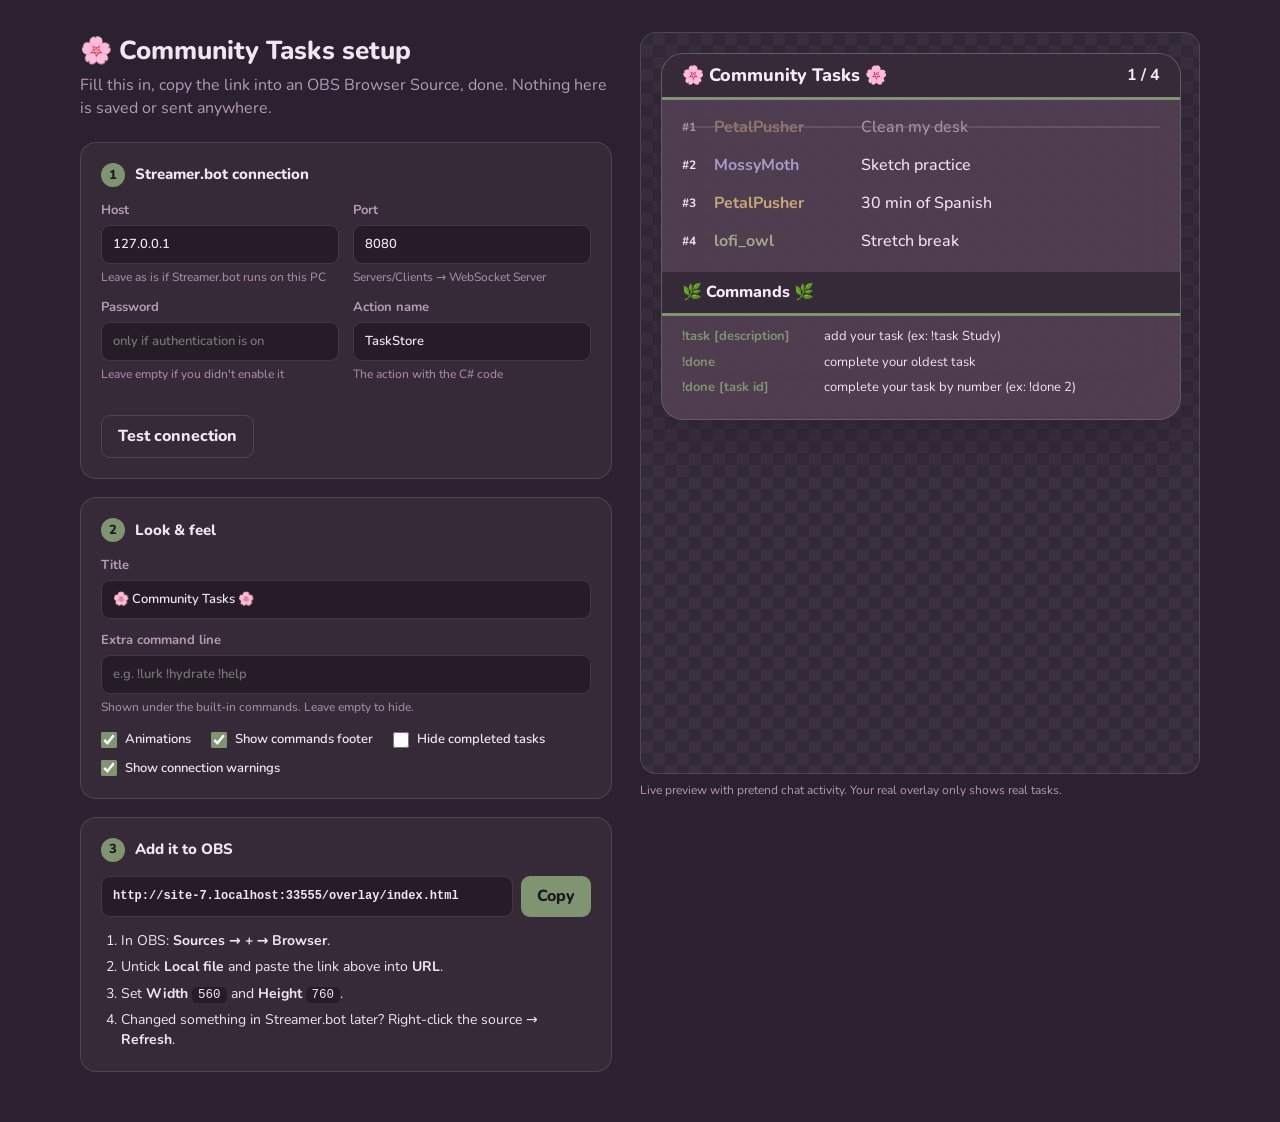
==== overlay/setup.html @ d706dd27 "feat: add setup.html + upd app.js" ====
<!DOCTYPE html>
<html lang="en">
<head>
    <meta charset="UTF-8">
    <meta name="viewport" content="width=device-width, initial-scale=1.0">
    <title>Community Tasks Setup</title>
    <link rel="stylesheet" href="https://fonts.googleapis.com/css2?family=Nunito:wght@500;700;800&display=swap">
    <style>
        :root{
            --bg:#2B2130; --card:#372A38; --line:rgba(255,255,255,.12);
            --text:#F0E5F1; --muted:#B49BB5; --accent:#7F9470; --accent-2:#9DB99A;
            --ok:#9DB99A; --bad:#D08770;
        }
        *{ box-sizing:border-box; margin:0; padding:0; }
        body{ background:var(--bg); color:var(--text); font-family:'Nunito',system-ui,sans-serif; line-height:1.45; padding:32px 16px; }
        main{ max-width:1120px; margin:0 auto; display:grid; grid-template-columns:minmax(0,1fr) 560px; gap:28px; align-items:start; }
        @media (max-width:1000px){ main{ grid-template-columns:1fr; } }
        h1{ font-size:26px; font-weight:800; margin-bottom:4px; }
        .lead{ color:var(--muted); margin-bottom:22px; }
        section{ background:var(--card); border:1px solid var(--line); border-radius:16px; padding:20px; margin-bottom:18px; }
        h2{ font-size:15px; font-weight:800; margin-bottom:14px; display:flex; gap:10px; align-items:center; }
        h2 .n{ width:24px; height:24px; border-radius:50%; background:var(--accent); color:#1d1720; display:grid; place-items:center; font-size:13px; }
        .grid{ display:grid; grid-template-columns:1fr 1fr; gap:12px 14px; }
        .grid .wide{ grid-column:1 / -1; }
        label{ display:flex; flex-direction:column; gap:5px; font-size:13px; font-weight:700; color:var(--muted); }
        input[type=text], input[type=password], input[type=number]{
            background:#251C27; border:1px solid var(--line); border-radius:9px; color:var(--text);
            font:inherit; font-weight:600; padding:9px 11px; outline:none;
        }
        input:focus{ border-color:var(--accent); }
        .hint{ font-weight:500; font-size:12px; color:var(--muted); opacity:.85; }
        .checks{ display:flex; flex-wrap:wrap; gap:10px 20px; }
        .checks label{ flex-direction:row; align-items:center; gap:8px; color:var(--text); font-weight:600; cursor:pointer; }
        input[type=checkbox]{ accent-color:var(--accent); width:16px; height:16px; }
        .url{ display:flex; gap:8px; }
        .url input{ flex:1; min-width:0; font-family:ui-monospace,Consolas,monospace; font-size:12px; }
        button{ background:var(--accent); color:#1d1720; border:0; border-radius:9px; padding:9px 16px; font:inherit; font-weight:800; cursor:pointer; white-space:nowrap; }
        button.ghost{ background:transparent; color:var(--text); border:1px solid var(--line); }
        button:hover{ filter:brightness(1.1); }
        ol{ padding-left:20px; display:flex; flex-direction:column; gap:6px; font-size:14px; }
        code{ background:#251C27; border-radius:5px; padding:1px 6px; font-size:12.5px; }
        .result{ margin-top:12px; font-size:13px; font-weight:700; min-height:20px; }
        .result.ok{ color:var(--ok); } .result.bad{ color:var(--bad); }
        .preview{ position:sticky; top:20px; }
        .preview-frame{ border-radius:16px; overflow:hidden; border:1px solid var(--line);
            background:repeating-conic-gradient(#3a3040 0 25%, #332a39 0 50%) 0 0/24px 24px; }
        iframe{ display:block; width:560px; height:740px; border:0; max-width:100%; }
        .preview p{ color:var(--muted); font-size:12px; margin-top:8px; }
    </style>
</head>
<body>
    <main>
    <div>
        <h1>🌸 Community Tasks setup</h1>
        <p class="lead">Fill this in, copy the link into an OBS Browser Source, done. Nothing here is saved or sent anywhere.</p>

        <section>
            <h2><span class="n">1</span> Streamer.bot connection</h2>
            <div class="grid">
                <label>Host <input type="text" id="host" value="127.0.0.1"><span class="hint">Leave as is if Streamer.bot runs on this PC</span></label>
                <label>Port <input type="number" id="port" value="8080"><span class="hint">Servers/Clients → WebSocket Server</span></label>
                <label>Password <input type="password" id="password" placeholder="only if authentication is on"><span class="hint">Leave empty if you didn't enable it</span></label>
                <label>Action name <input type="text" id="action" value="TaskStore"><span class="hint">The action with the C# code</span></label>
            </div>
            <div class="result" id="testResult"></div>
            <button class="ghost" id="testBtn" type="button">Test connection</button>
        </section>

        <section>
            <h2><span class="n">2</span> Look &amp; feel</h2>
            <div class="grid">
                <label class="wide">Title <input type="text" id="title" value="🌸 Community Tasks 🌸"></label>
                <label class="wide">Extra command line <input type="text" id="extra" placeholder="e.g. !lurk !hydrate !help"><span class="hint">Shown under the built-in commands. Leave empty to hide.</span></label>
            </div>
            <div class="checks" style="margin-top:14px">
                <label><input type="checkbox" id="anim" checked> Animations</label>
                <label><input type="checkbox" id="footer" checked> Show commands footer</label>
                <label><input type="checkbox" id="hidedone"> Hide completed tasks</label>
                <label><input type="checkbox" id="status" checked> Show connection warnings</label>
            </div>
        </section>

        <section>
            <h2><span class="n">3</span> Add it to OBS</h2>
            <div class="url">
                <input type="text" id="url" readonly>
                <button id="copyBtn" type="button">Copy</button>
            </div>
            <ol style="margin-top:14px">
                <li>In OBS: <b>Sources → + → Browser</b>.</li>
                <li>Untick <b>Local file</b> and paste the link above into <b>URL</b>.</li>
                <li>Set <b>Width</b> <code>560</code> and <b>Height</b> <code>760</code>.</li>
                <li>Changed something in Streamer.bot later? Right-click the source → <b>Refresh</b>.</li>
            </ol>
        </section>
    </div>

    <div class="preview">
        <div class="preview-frame"><iframe id="preview" title="Overlay preview"></iframe></div>
        <p>Live preview with pretend chat activity. Your real overlay only shows real tasks.</p>
    </div>
    </main>

    <script>
    const $ = id => document.getElementById(id);
    const fields = ["host","port","password","action","title","extra"];
    const checks = ["anim","footer","hidedone","status"];
    const defaults = { host:"127.0.0.1", port:"8080", action:"TaskStore", title:"🌸 Community Tasks 🌸",
                    anim:true, footer:true, hidedone:false, status:true };
    const overlayUrl = new URL("index.html", location.href);

    function buildParams(forPreview) {
        const p = new URLSearchParams();
        fields.forEach(f => {
            const v = $(f).value.trim();
            if (forPreview && ["host","port","password","action"].includes(f)) return;
            if (v && v !== defaults[f]) p.set(f, v);
        });
        checks.forEach(c => { if ($(c).checked !== defaults[c]) p.set(c, $(c).checked ? "1" : "0"); });
        if (forPreview) p.set("demo", "1");
        return p;
    }

    let previewTimer;
    function update() {
        const p = buildParams(false).toString();
        $("url").value = overlayUrl.href + (p ? "?" + p : "");
        clearTimeout(previewTimer);
        previewTimer = setTimeout(() => {
            $("preview").src = overlayUrl.href + "?" + buildParams(true).toString();
        }, 350);
    }

    document.querySelectorAll("input").forEach(i => i.addEventListener("input", update));
    update();

    $("copyBtn").onclick = async () => {
        const btn = $("copyBtn");
        try { await navigator.clipboard.writeText($("url").value); }
        catch { $("url").select(); document.execCommand("copy"); }
        btn.textContent = "Copied!";
        setTimeout(() => btn.textContent = "Copy", 1400);
    };

    /* ---------- connection test ---------- */
    async function sha256Base64(text) {
        const hash = await crypto.subtle.digest("SHA-256", new TextEncoder().encode(text));
        return btoa(String.fromCharCode(...new Uint8Array(hash)));
    }

    function result(text, ok) {
        const r = $("testResult");
        r.textContent = text;
        r.className = "result " + (ok === true ? "ok" : ok === false ? "bad" : "");
    }

    $("testBtn").onclick = () => {
        const host = $("host").value.trim() || "127.0.0.1";
        const port = $("port").value.trim() || "8080";
        const pw = $("password").value;
        const action = $("action").value.trim() || "TaskStore";
        result("Connecting…");

        let ws, done = false, gotHello = false;
        const finish = (text, ok) => { if (done) return; done = true; result(text, ok); try { ws.close(); } catch {} };
        const timeout = setTimeout(() => finish(`No answer from ${host}:${port}. Is Streamer.bot open and the WebSocket Server started?`, false), 5000);

        // Subscribe like the overlay does, then ask TaskStore for the list. Success
        // means the task-list broadcast actually arrived
        let answerTimer;
        const askAction = () => {
            ws.send(JSON.stringify({ request: "Subscribe", id: "t-sub", events: { General: ["Custom"] } }));
            ws.send(JSON.stringify({ request: "DoAction", id: "t-get", action: { name: action }, args: { operation: "get" } }));
        };

        try { ws = new WebSocket(`ws://${host}:${port}/`); }
        catch { clearTimeout(timeout); return finish("That host/port doesn't look right.", false); }

        ws.onopen = () => {};   // wait for Streamer.bot's "Hello"
        ws.onerror = () => {};
        ws.onclose = () => { clearTimeout(timeout); clearTimeout(answerTimer); finish(`Couldn't connect to ${host}:${port}. Start the WebSocket Server in Streamer.bot (Servers/Clients → WebSocket Server) and check the port.`, false); };
        ws.onmessage = async e => {
            let m; try { m = JSON.parse(e.data); } catch { return; }
            if (m.request === "Hello") {
                gotHello = true;
                if (m.authentication) {
                    if (!pw) { clearTimeout(timeout); return finish("Connected, but Streamer.bot asks for a password. Enter it above.", false); }
                    const secret = await sha256Base64(pw + m.authentication.salt);
                    const auth = await sha256Base64(secret + m.authentication.challenge);
                    ws.send(JSON.stringify({ request: "Authenticate", id: "t-auth", authentication: auth }));
                } else askAction();
            } else if (m.id === "t-auth") {
                if (m.status === "ok") askAction();
                else { clearTimeout(timeout); finish("Wrong WebSocket password.", false); }
            } else if (m.id === "t-get") {
                clearTimeout(timeout);
                if (m.status !== "ok") return finish(`Connected, but Streamer.bot couldn't run an action called "${action}". Check the action name.`, false);
                result(`Connected. Waiting for "${action}" to send the task list…`);
                answerTimer = setTimeout(() => finish(
                    `Connected, and Streamer.bot accepted the request, but "${action}" never sent the task list back. ` +
                    `Open its C# sub-action, click Compile, and check the Streamer.bot log.`, false), 4000);
            } else if (m.data && m.data.source === "CommunityTasks" && Array.isArray(m.data.tasks)) {
                clearTimeout(answerTimer);
                const n = m.data.tasks.length;
                finish(`✔ Connected, and "${action}" sent the task list (${n} task${n === 1 ? "" : "s"}). You're good to go!`, true);
            }
        };
    };
    </script>
</body>
</html>
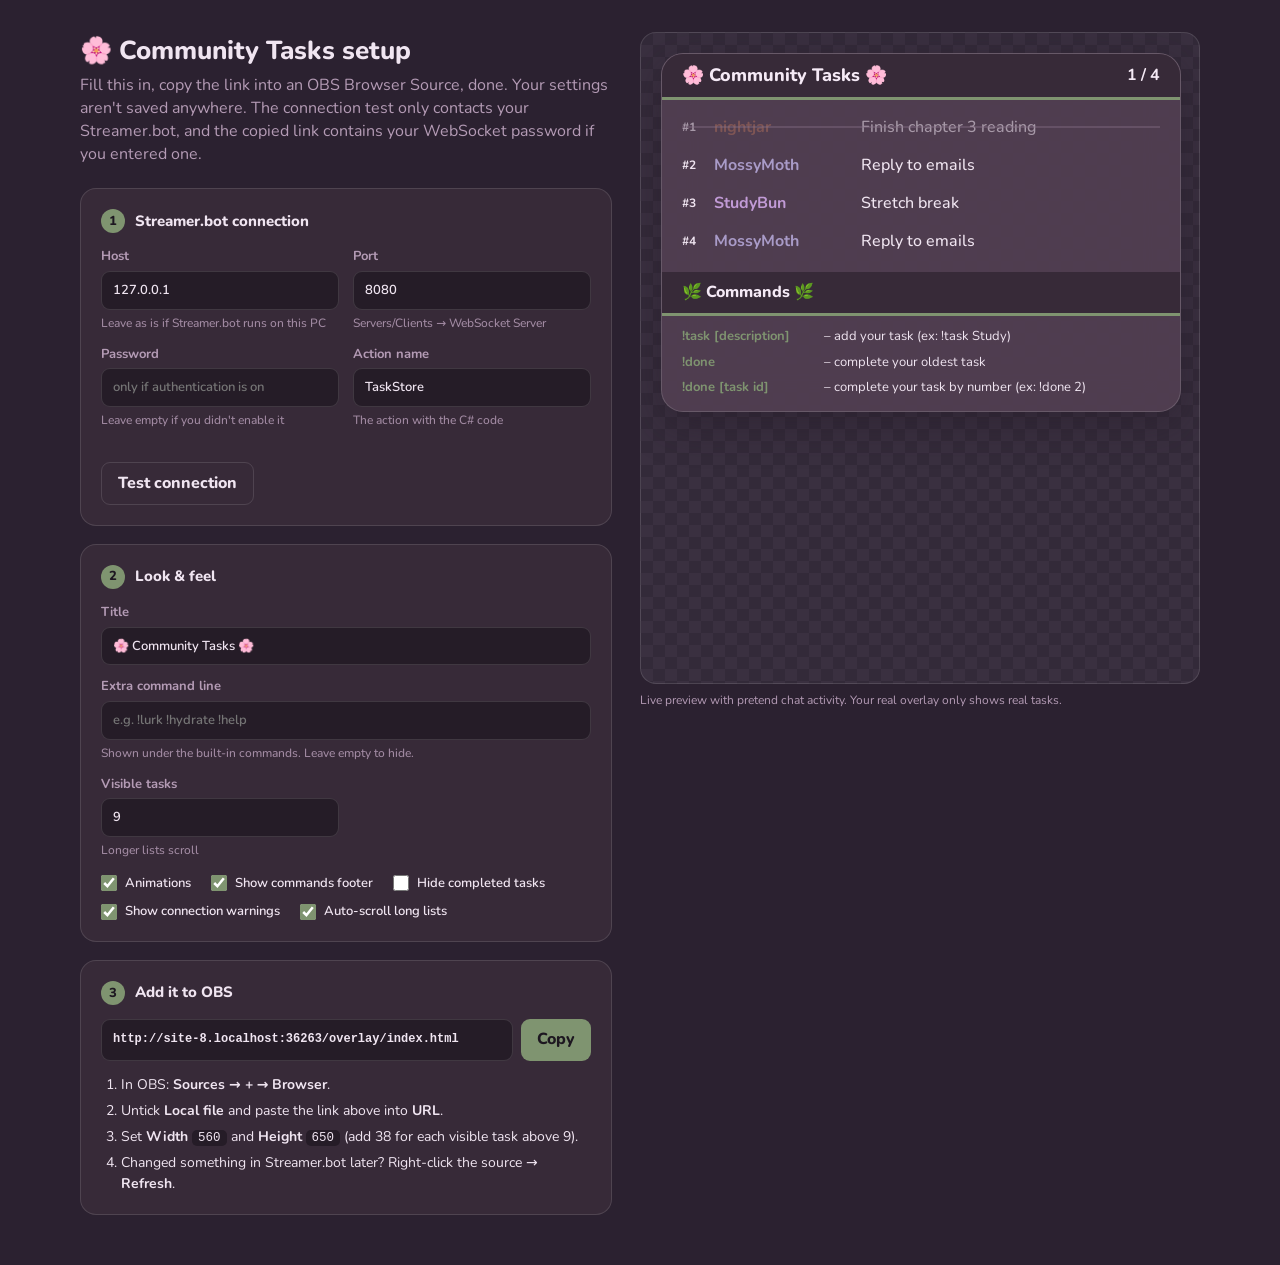
==== commit 28bb303e: "refactor: add auto scroll logic" ====
--- a/overlay/setup.html
+++ b/overlay/setup.html
@@ -44,7 +44,7 @@
         .preview{ position:sticky; top:20px; }
         .preview-frame{ border-radius:16px; overflow:hidden; border:1px solid var(--line);
             background:repeating-conic-gradient(#3a3040 0 25%, #332a39 0 50%) 0 0/24px 24px; }
-        iframe{ display:block; width:560px; height:740px; border:0; max-width:100%; }
+        iframe{ display:block; width:560px; height:650px; border:0; max-width:100%; }
         .preview p{ color:var(--muted); font-size:12px; margin-top:8px; }
     </style>
 </head>
@@ -52,7 +52,7 @@
     <main>
     <div>
         <h1>🌸 Community Tasks setup</h1>
-        <p class="lead">Fill this in, copy the link into an OBS Browser Source, done. Nothing here is saved or sent anywhere.</p>
+        <p class="lead">Fill this in, copy the link into an OBS Browser Source, done. Your settings aren't saved anywhere. The connection test only contacts your Streamer.bot, and the copied link contains your WebSocket password if you entered one.</p>
 
         <section>
             <h2><span class="n">1</span> Streamer.bot connection</h2>
@@ -71,12 +71,14 @@
             <div class="grid">
                 <label class="wide">Title <input type="text" id="title" value="🌸 Community Tasks 🌸"></label>
                 <label class="wide">Extra command line <input type="text" id="extra" placeholder="e.g. !lurk !hydrate !help"><span class="hint">Shown under the built-in commands. Leave empty to hide.</span></label>
+                <label>Visible tasks <input type="number" id="rows" value="9" min="1" max="30"><span class="hint">Longer lists scroll</span></label>
             </div>
             <div class="checks" style="margin-top:14px">
                 <label><input type="checkbox" id="anim" checked> Animations</label>
                 <label><input type="checkbox" id="footer" checked> Show commands footer</label>
                 <label><input type="checkbox" id="hidedone"> Hide completed tasks</label>
                 <label><input type="checkbox" id="status" checked> Show connection warnings</label>
+                <label><input type="checkbox" id="autoscroll" checked> Auto-scroll long lists</label>
             </div>
         </section>
 
@@ -89,7 +91,7 @@
             <ol style="margin-top:14px">
                 <li>In OBS: <b>Sources → + → Browser</b>.</li>
                 <li>Untick <b>Local file</b> and paste the link above into <b>URL</b>.</li>
-                <li>Set <b>Width</b> <code>560</code> and <b>Height</b> <code>760</code>.</li>
+                <li>Set <b>Width</b> <code>560</code> and <b>Height</b> <code>650</code> (add 38 for each visible task above 9).</li>
                 <li>Changed something in Streamer.bot later? Right-click the source → <b>Refresh</b>.</li>
             </ol>
         </section>
@@ -103,10 +105,10 @@
 
     <script>
     const $ = id => document.getElementById(id);
-    const fields = ["host","port","password","action","title","extra"];
-    const checks = ["anim","footer","hidedone","status"];
+    const fields = ["host","port","password","action","title","extra","rows"];
+    const checks = ["anim","footer","hidedone","status","autoscroll"];
     const defaults = { host:"127.0.0.1", port:"8080", action:"TaskStore", title:"🌸 Community Tasks 🌸",
-                    anim:true, footer:true, hidedone:false, status:true };
+                    rows:"9", anim:true, footer:true, hidedone:false, status:true, autoscroll:true };
     const overlayUrl = new URL("index.html", location.href);
 
     function buildParams(forPreview) {
@@ -114,6 +116,15 @@
         fields.forEach(f => {
             const v = $(f).value.trim();
             if (forPreview && ["host","port","password","action"].includes(f)) return;
+
+            if (f === "rows") {
+                const n = Number.parseInt(v, 10);
+                if (!Number.isFinite(n)) return;
+                const rows = Math.max(1, Math.min(30, n));   // same limit as app.js
+                if (String(rows) !== defaults.rows) p.set(f, String(rows));
+                return;
+            }
+
             if (v && v !== defaults[f]) p.set(f, v);
         });
         checks.forEach(c => { if ($(c).checked !== defaults[c]) p.set(c, $(c).checked ? "1" : "0"); });
@@ -154,53 +165,76 @@
         r.className = "result " + (ok === true ? "ok" : ok === false ? "bad" : "");
     }
 
+    let currentTest = 0;          // only the latest test may update the result
+    let cancelPrevious = null;    // stops a still-running older test completely
+
     $("testBtn").onclick = () => {
+        const testId = ++currentTest;
+        if (cancelPrevious) cancelPrevious();   // closes its socket and clears its timers
         const host = $("host").value.trim() || "127.0.0.1";
         const port = $("port").value.trim() || "8080";
         const pw = $("password").value;
         const action = $("action").value.trim() || "TaskStore";
         result("Connecting…");
 
-        let ws, done = false, gotHello = false;
-        const finish = (text, ok) => { if (done) return; done = true; result(text, ok); try { ws.close(); } catch {} };
-        const timeout = setTimeout(() => finish(`No answer from ${host}:${port}. Is Streamer.bot open and the WebSocket Server started?`, false), 5000);
+        let ws, done = false;
+        let answerTimer;
+
+        // Every exit goes through here, so both timers are always cleared.
+        const finish = (text, ok) => {
+            if (done) return;
+            done = true;
+            clearTimeout(timeout);
+            clearTimeout(answerTimer);
+            if (testId === currentTest) result(text, ok);
+            if (cancelPrevious === cancelThisTest) cancelPrevious = null;   // only clear our own
+            try { ws?.close(); } catch {}
+        };
+
+        const cancelThisTest = () => finish("", false);   // silent: testId is no longer current
+        cancelPrevious = cancelThisTest;
+
+        const timeout = setTimeout(() => {
+            finish(`No answer from ${host}:${port}. Is Streamer.bot open and the WebSocket Server started?`, false);
+        }, 5000);
 
         // Subscribe like the overlay does, then ask TaskStore for the list. Success
-        // means the task-list broadcast actually arrived
-        let answerTimer;
+        // means the task-list broadcast actually arrived, not just that the request
+        // was accepted (a C# compile error would still be "accepted").
         const askAction = () => {
+            if (done || ws.readyState !== WebSocket.OPEN) return;
             ws.send(JSON.stringify({ request: "Subscribe", id: "t-sub", events: { General: ["Custom"] } }));
             ws.send(JSON.stringify({ request: "DoAction", id: "t-get", action: { name: action }, args: { operation: "get" } }));
         };
 
         try { ws = new WebSocket(`ws://${host}:${port}/`); }
-        catch { clearTimeout(timeout); return finish("That host/port doesn't look right.", false); }
+        catch { return finish("That host/port doesn't look right.", false); }
 
         ws.onopen = () => {};   // wait for Streamer.bot's "Hello"
         ws.onerror = () => {};
-        ws.onclose = () => { clearTimeout(timeout); clearTimeout(answerTimer); finish(`Couldn't connect to ${host}:${port}. Start the WebSocket Server in Streamer.bot (Servers/Clients → WebSocket Server) and check the port.`, false); };
+        ws.onclose = () => { finish(`Couldn't connect to ${host}:${port}. Start the WebSocket Server in Streamer.bot (Servers/Clients → WebSocket Server) and check the port.`, false); };
         ws.onmessage = async e => {
+            if (done) return;   // a cancelled or finished test never sends anything else
             let m; try { m = JSON.parse(e.data); } catch { return; }
             if (m.request === "Hello") {
-                gotHello = true;
                 if (m.authentication) {
-                    if (!pw) { clearTimeout(timeout); return finish("Connected, but Streamer.bot asks for a password. Enter it above.", false); }
+                    if (!pw) { return finish("Connected, but Streamer.bot asks for a password. Enter it above.", false); }
                     const secret = await sha256Base64(pw + m.authentication.salt);
                     const auth = await sha256Base64(secret + m.authentication.challenge);
+                    if (done) return;
                     ws.send(JSON.stringify({ request: "Authenticate", id: "t-auth", authentication: auth }));
                 } else askAction();
             } else if (m.id === "t-auth") {
                 if (m.status === "ok") askAction();
-                else { clearTimeout(timeout); finish("Wrong WebSocket password.", false); }
+                else finish("Wrong WebSocket password.", false);
             } else if (m.id === "t-get") {
-                clearTimeout(timeout);
                 if (m.status !== "ok") return finish(`Connected, but Streamer.bot couldn't run an action called "${action}". Check the action name.`, false);
-                result(`Connected. Waiting for "${action}" to send the task list…`);
+                clearTimeout(timeout);   // the server answered; now give TaskStore its own 4 s
+                if (testId === currentTest) result(`Connected. Waiting for "${action}" to send the task list…`);
                 answerTimer = setTimeout(() => finish(
                     `Connected, and Streamer.bot accepted the request, but "${action}" never sent the task list back. ` +
                     `Open its C# sub-action, click Compile, and check the Streamer.bot log.`, false), 4000);
             } else if (m.data && m.data.source === "CommunityTasks" && Array.isArray(m.data.tasks)) {
-                clearTimeout(answerTimer);
                 const n = m.data.tasks.length;
                 finish(`✔ Connected, and "${action}" sent the task list (${n} task${n === 1 ? "" : "s"}). You're good to go!`, true);
             }
